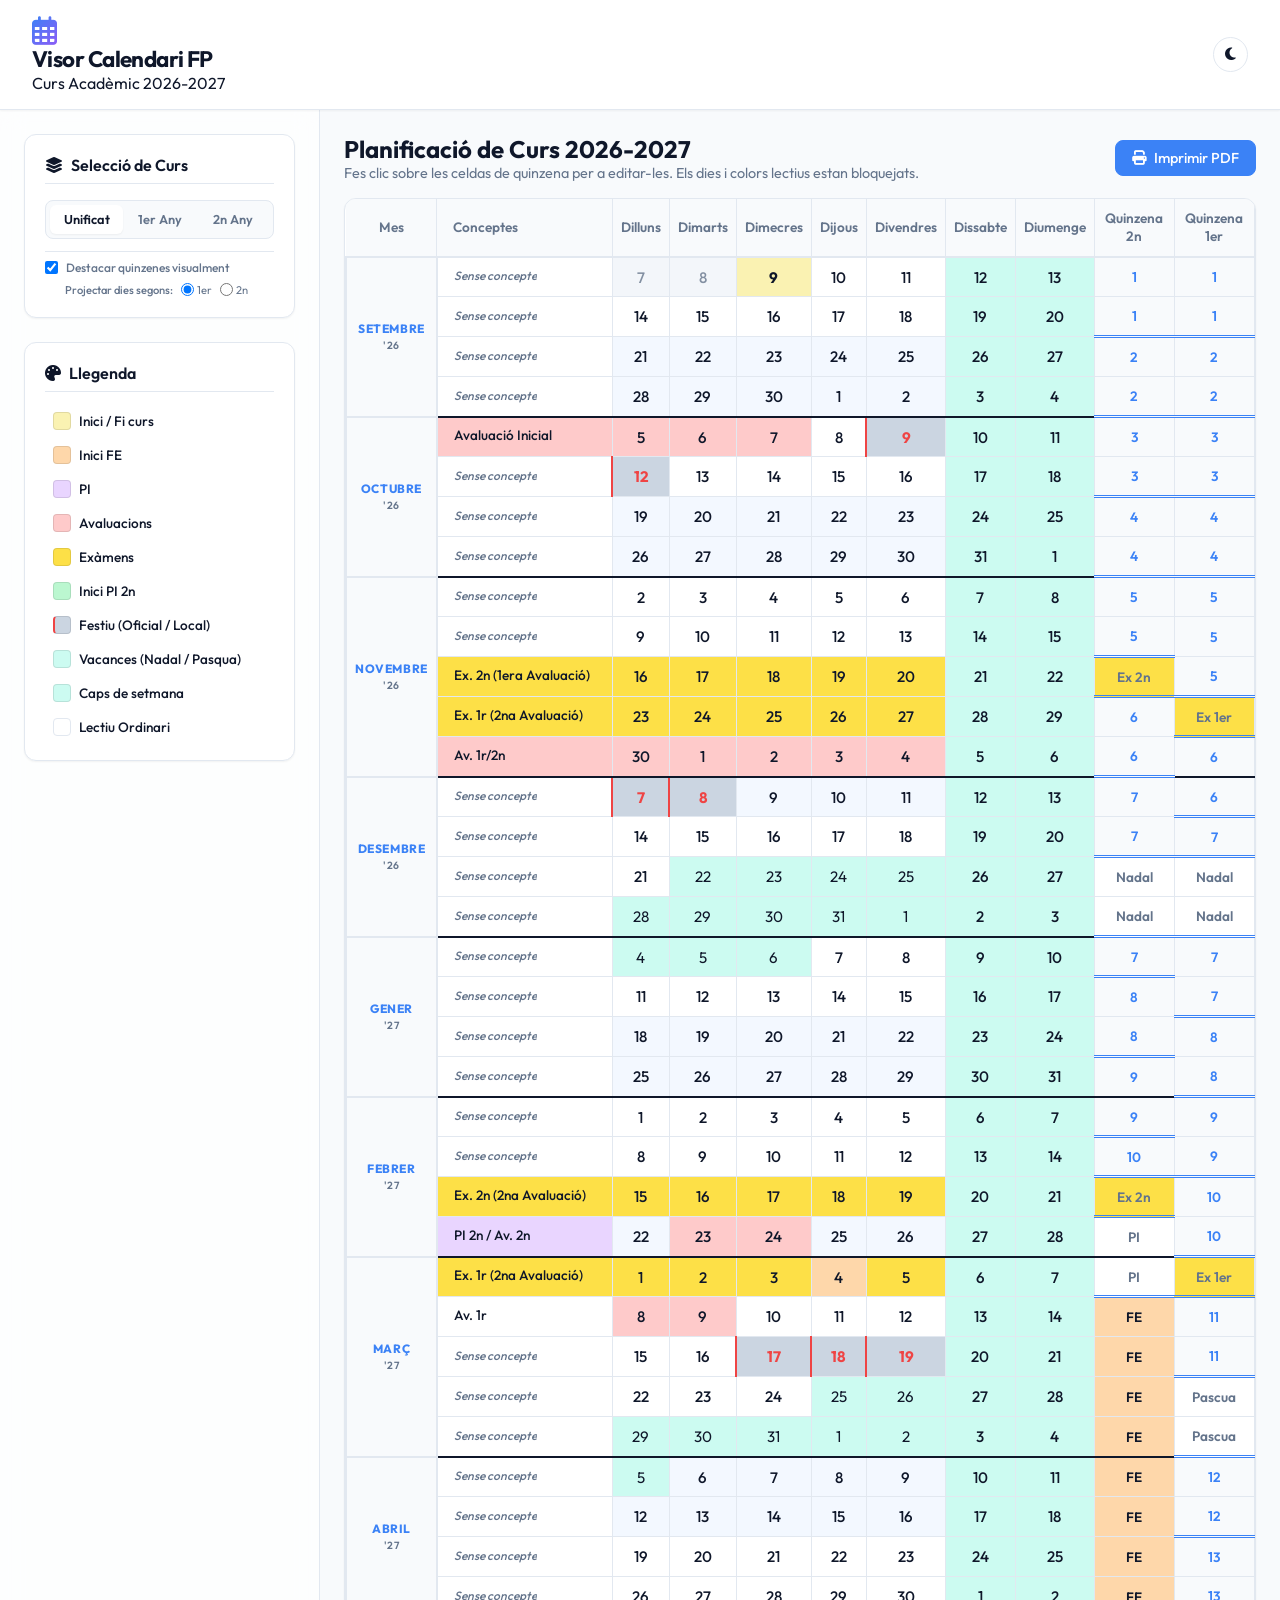
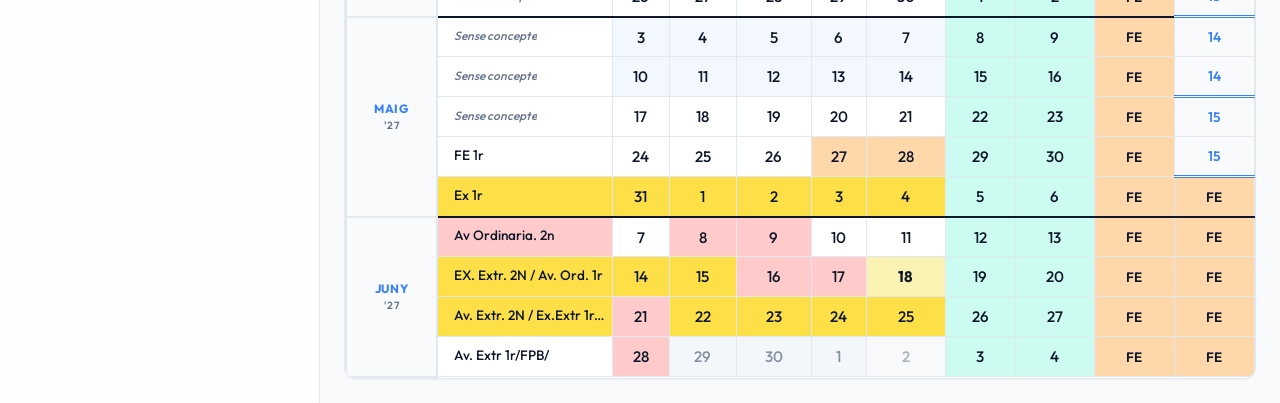
==== public.html @ 23835ad5 "Versión1" ====
<!DOCTYPE html>
<html lang="ca">
<head>
  <meta charset="UTF-8">
  <meta name="viewport" content="width=device-width, initial-scale=1.0">
  <title>Visor Calendari FP 2026-2027</title>
  <!-- Google Fonts: Outfit -->
  <link rel="preconnect" href="https://fonts.googleapis.com">
  <link rel="preconnect" href="https://fonts.gstatic.com" crossorigin>
  <link href="https://fonts.googleapis.com/css2?family=Outfit:wght@300;400;500;600;700;800&display=swap" rel="stylesheet">
  <!-- Font Awesome Icons -->
  <link rel="stylesheet" href="https://cdnjs.cloudflare.com/ajax/libs/font-awesome/6.4.0/css/all.min.css">
  <!-- Estilos compartidos -->
  <link rel="stylesheet" href="styles.css">
</head>
<body>

  <div class="app-wrapper">
    <!-- Cabecera -->
    <header class="app-header">
      <div class="logo-area">
        <i class="fa-regular fa-calendar-days logo-icon"></i>
        <div class="logo-text">
          <h1>Visor Calendari FP</h1>
          <span>Curs Acadèmic 2026-2027</span>
        </div>
      </div>
      <div class="header-controls">
        <button class="btn btn-icon" id="theme-toggle" title="Canviar Tema">
          <i class="fa-solid fa-moon"></i>
        </button>
      </div>
    </header>

    <div class="app-container">
      <!-- Barra Lateral -->
      <aside class="sidebar">
        
        <!-- Selección de Curs -->
        <div class="card">
          <h3><i class="fa-solid fa-layer-group"></i> Selecció de Curs</h3>
          <div class="view-toggle-container">
            <button class="view-btn active" data-view="unified">Unificat</button>
            <button class="view-btn" data-view="1er">1er Any</button>
            <button class="view-btn" data-view="2n">2n Any</button>
          </div>
          <div style="margin-top: 0.75rem; border-top: 1px solid var(--border-color); padding-top: 0.5rem;">
            <div style="display: flex; align-items: center; gap: 0.5rem;">
              <input type="checkbox" id="toggle-fortnight-shading" checked style="width: auto; cursor: pointer;">
              <label for="toggle-fortnight-shading" style="cursor: pointer; font-size: 0.75rem; user-select: none; font-weight: 500; color: var(--text-muted);">
                Destacar quinzenes visualment
              </label>
            </div>
            <div id="shading-base-container" style="margin-top: 0.5rem; display: flex; align-items: center; gap: 0.5rem; padding-left: 1.25rem;">
              <span style="font-size: 0.7rem; color: var(--text-muted); font-weight: 500;">Projectar dies segons:</span>
              <label style="font-size: 0.7rem; display: flex; align-items: center; gap: 0.2rem; cursor: pointer; color: var(--text-muted);">
                <input type="radio" name="shading-base" value="1er" checked style="width: auto; cursor: pointer;"> 1er
              </label>
              <label style="font-size: 0.7rem; display: flex; align-items: center; gap: 0.2rem; cursor: pointer; color: var(--text-muted);">
                <input type="radio" name="shading-base" value="2n" style="width: auto; cursor: pointer;"> 2n
              </label>
            </div>
          </div>
        </div>
        
        
        
        <!-- Leyenda de Colores Interactiva -->
        <div class="card">
          <h3><i class="fa-solid fa-palette"></i> Llegenda</h3>
          <div class="legend-list">
            <div class="legend-item" data-type="inici-fi">
              <div class="legend-color color-inici-fi"></div>
              <span>Inici / Fi curs</span>
            </div>
            <div class="legend-item" data-type="inici-fe">
              <div class="legend-color color-inici-fe"></div>
              <span>Inici FE</span>
            </div>
            <div class="legend-item" data-type="pfc">
              <div class="legend-color color-pfc"></div>
              <span>PI</span>
            </div>
            <div class="legend-item" data-type="avaluacions">
              <div class="legend-color color-avaluacions"></div>
              <span>Avaluacions</span>
            </div>
            <div class="legend-item" data-type="exams">
              <div class="legend-color color-exams"></div>
              <span>Exàmens</span>
            </div>
            <div class="legend-item" data-type="inici-pi">
              <div class="legend-color color-inici-pi"></div>
              <span>Inici PI 2n</span>
            </div>
            <div class="legend-item" data-type="festiu">
              <div class="legend-color color-festiu"></div>
              <span>Festiu (Oficial / Local)</span>
            </div>
            <div class="legend-item" data-type="vacances">
              <div class="legend-color color-vacances"></div>
              <span>Vacances (Nadal / Pasqua)</span>
            </div>
            <div class="legend-item" data-type="weekend">
              <div class="legend-color color-weekend"></div>
              <span>Caps de setmana</span>
            </div>
            <div class="legend-item" data-type="lectiu">
              <div class="legend-color color-lectiu"></div>
              <span>Lectiu Ordinari</span>
            </div>
          </div>
        </div>
        
      </aside>

      <!-- Panel de Calendario Principal -->
      <main class="calendar-view">
        <div class="calendar-header">
          <div class="calendar-title-text">
            <h2 id="calendar-title">Planificació de Curs 2026-2027</h2>
            <p>Fes clic sobre les celdas de quinzena per a editar-les. Els dies i colors lectius estan bloquejats.</p>
          </div>
          <button class="btn btn-primary" id="print-pdf" title="Imprimir en PDF">
            <i class="fa-solid fa-print"></i> Imprimir PDF
          </button>
        </div>

        <!-- Cuadrícula Principal del Calendario -->
        <div class="table-wrapper">
          <table class="calendar-table" id="calendar-grid">
            <thead>
              <tr>
                <th class="col-month">Mes</th>
                <th class="col-concept">Conceptes</th>
                <th>Dilluns</th>
                <th>Dimarts</th>
                <th>Dimecres</th>
                <th>Dijous</th>
                <th>Divendres</th>
                <th>Dissabte</th>
                <th>Diumenge</th>
                <th class="col-quinzena" id="th-q2">Quinzena 2n</th>
                <th class="col-quinzena" id="th-q1">Quinzena 1er</th>
              </tr>
            </thead>
            <tbody id="calendar-body">
              <!-- Se carga dinámicamente -->
            </tbody>
          </table>
        </div>
        
        <!-- Leyenda exclusiva para impresión (oculta en pantalla) -->
        <div class="print-only-legend" style="display: none;">
          <h3>Llegenda</h3>
          <div class="print-legend-grid">
            <div class="print-legend-item"><div class="print-legend-color color-inici-fi"></div><span>Inici / Fi curs</span></div>
            <div class="print-legend-item"><div class="print-legend-color color-inici-fe"></div><span>Inici FE (FCT)</span></div>
            <div class="print-legend-item"><div class="print-legend-color color-pfc"></div><span>PI (Projecte)</span></div>
            <div class="print-legend-item"><div class="print-legend-color color-avaluacions"></div><span>Avaluacions</span></div>
            <div class="print-legend-item"><div class="print-legend-color color-exams"></div><span>Exàmens</span></div>
            <div class="print-legend-item"><div class="print-legend-color color-inici-pi"></div><span>Inici PI 2n</span></div>
            <div class="print-legend-item"><div class="print-legend-color color-festiu"></div><span>Festiu (Oficial / Local)</span></div>
            <div class="print-legend-item"><div class="print-legend-color color-vacances"></div><span>Vacances (Nadal / Pasqua)</span></div>
            <div class="print-legend-item"><div class="print-legend-color color-weekend"></div><span>Caps de setmana</span></div>
            <div class="print-legend-item"><div class="print-legend-color color-lectiu"></div><span>Lectiu Ordinari</span></div>
          </div>
        </div>
      </main>
      
    </div>
  </div>

  <!-- Modal de Edición de Quincenas de la Semana -->
  <div class="modal-overlay" id="edit-week-overlay">
    <div class="modal-content">
      <div class="modal-header">
        <h3 id="week-modal-title">Planificació de Quinzenes</h3>
        <button class="btn-close" id="close-week-modal-btn">&times;</button>
      </div>
      <div class="modal-body">
        <p style="font-size: 0.85rem; color: var(--text-muted); margin-bottom: 1rem;">
          Modifica els valors de les quinzenes per a aquesta setmana.
        </p>

        <!-- Edición de Quincenas -->
        <div style="display: flex; gap: 0.75rem; margin-top: 1rem;">
          <div class="form-group" style="flex: 1;">
            <label for="modal-q1-input">Quinzena 1er Any</label>
            <input type="text" id="modal-q1-input" class="text-input" placeholder="Ex: 1, Ex 1er, FE...">
          </div>
          <div class="form-group" style="flex: 1;">
            <label for="modal-q2-input">Quinzena 2n Any</label>
            <input type="text" id="modal-q2-input" class="text-input" placeholder="Ex: 1, Ex 2n, FE...">
          </div>
        </div>
      </div>
      <div class="modal-footer">
        <button class="btn" id="cancel-week-btn">Cancelar</button>
        <button class="btn btn-primary" id="save-week-btn">Guardar Canvis</button>
      </div>
    </div>
  </div>

  <!-- Scripts -->
  <script src="custom-data.js"></script>
  <script src="data.js"></script>
  <script src="public-app.js"></script>
</body>
</html>
---- styles.css ----
/* Estilos CSS para el Gestor del Calendario de Ciclos Formativos 2026-2027 */
/* Incorpora diseño premium, soporte para temas (claro/oscuro), */
/* micro-animaciones, leyendas interactivas y optimización para impresión PDF. */

@import url('https://fonts.googleapis.com/css2?family=Outfit:wght@300;400;500;600;700&display=swap');

:root {
  /* Paleta de colores - Modo Claro */
  --bg-primary: #f8fafc;
  --bg-secondary: #ffffff;
  --bg-sidebar: rgba(255, 255, 255, 0.7);
  --border-color: #e2e8f0;
  --text-main: #0f172a;
  --text-muted: #64748b;
  --text-inverse: #ffffff;
  --accent-color: #3b82f6;
  --accent-hover: #1d4ed8;
  --shadow-sm: 0 1px 2px 0 rgba(0, 0, 0, 0.05);
  --shadow-md: 0 4px 6px -1px rgba(0, 0, 0, 0.1), 0 2px 4px -1px rgba(0, 0, 0, 0.06);
  --shadow-lg: 0 10px 15px -3px rgba(0, 0, 0, 0.1), 0 4px 6px -2px rgba(0, 0, 0, 0.05);
  --glass-bg: rgba(255, 255, 255, 0.6);
  --glass-border: rgba(255, 255, 255, 0.4);
  --glass-blur: blur(12px);

  /* Colores de los estados del calendario (Versión Pastel Premium) */
  --c-inici-fi: #faf2b2;      /* Amarillo brillante (Inicio/Fin curso) */
  --c-inici-fe: #fed7aa;      /* Naranja suave (Inici FE Març 2n / Maig 1r) */
  --c-pfc: #e9d5ff;           /* Violeta pastel (PFC) */
  --c-avaluacions: #fecaca;   /* Rojo suave (Avaluacions) */
  --c-exams: #fde047;         /* Amarillo/Naranja ámbar (Exàmens) */
  --c-inici-pi: #bbf7d0;      /* Verde suave (Inici PI 2n) */
  
  --c-festiu: #cbd5e1;        /* Gris medio (Festivo oficial/local) */
  --c-vacances: #ccfbf1;      /* Turquesa/Té suave (Vacaciones) */
  --c-weekend: #ccfbf1;       /* Turquesa/Té suave (Fin de semana) */
  --c-lectiu: #ffffff;        /* Blanco (Día lectivo ordinario) */
  --c-pre-post: #f1f5f9;      /* Gris muy claro (Fuera de curso) */
  
  --c-text-festiu: #ef4444;   /* Texto rojo para festivos */
}

[data-theme="dark"] {
  /* Paleta de colores - Modo Oscuro */
  --bg-primary: #0b0f19;
  --bg-secondary: #1e293b;
  --bg-sidebar: rgba(15, 23, 42, 0.7);
  --border-color: #334155;
  --text-main: #f8fafc;
  --text-muted: #94a3b8;
  --text-inverse: #0f172a;
  --accent-color: #60a5fa;
  --accent-hover: #93c5fd;
  --glass-bg: rgba(15, 23, 42, 0.6);
  --glass-border: rgba(15, 23, 42, 0.4);

  /* Colores de los estados en Modo Oscuro (Mapeo de contraste alto) */
  --c-inici-fi: #854d0e;      /* Amarillo-marrón oscuro */
  --c-inici-fe: #7c2d12;      /* Naranja rojizo oscuro */
  --c-pfc: #581c87;           /* Púrpura oscuro */
  --c-avaluacions: #7f1d1d;   /* Rojo sangre oscuro */
  --c-exams: #713f12;         /* Ámbar oscuro */
  --c-inici-pi: #14532d;      /* Verde bosque oscuro */
  
  --c-festiu: #334155;        /* Gris pizarra */
  --c-vacances: #115e59;      /* Verde azulado oscuro */
  --c-weekend: #064e3b;       /* Verde esmeralda muy oscuro */
  --c-lectiu: #1e293b;        /* Color fondo normal */
  --c-pre-post: #0f172a;      /* Negro-azul oscuro */
  
  --c-text-festiu: #fca5a5;   /* Texto rojo pastel */
}

/* Reset y Base */
* {
  box-sizing: border-box;
  margin: 0;
  padding: 0;
}

body {
  font-family: 'Outfit', sans-serif;
  background-color: var(--bg-primary);
  color: var(--text-main);
  transition: background-color 0.3s ease, color 0.3s ease;
  min-height: 100vh;
  display: flex;
  flex-direction: column;
}

header {
  background: var(--bg-secondary);
  border-bottom: 1px solid var(--border-color);
  padding: 1rem 2rem;
  display: flex;
  justify-content: space-between;
  align-items: center;
  box-shadow: var(--shadow-sm);
  position: sticky;
  top: 0;
  z-index: 100;
}

.logo-container {
  display: flex;
  align-items: center;
  gap: 0.75rem;
}

.logo-icon {
  font-size: 1.8rem;
  background: linear-gradient(135deg, #3b82f6, #8b5cf6);
  -webkit-background-clip: text;
  -webkit-text-fill-color: transparent;
}

header h1 {
  font-size: 1.4rem;
  font-weight: 700;
  letter-spacing: -0.025em;
}

.header-controls {
  display: flex;
  align-items: center;
  gap: 1rem;
}

/* Botones y UI */
.btn {
  font-family: inherit;
  font-size: 0.9rem;
  font-weight: 500;
  padding: 0.5rem 1rem;
  border-radius: 0.5rem;
  border: 1px solid var(--border-color);
  background-color: var(--bg-secondary);
  color: var(--text-main);
  cursor: pointer;
  display: inline-flex;
  align-items: center;
  gap: 0.5rem;
  transition: all 0.2s ease;
}

.btn:hover {
  background-color: var(--bg-primary);
  border-color: var(--text-muted);
}

.btn-primary {
  background-color: var(--accent-color);
  color: var(--text-inverse);
  border-color: var(--accent-color);
}

.btn-primary:hover {
  background-color: var(--accent-hover);
  border-color: var(--accent-hover);
}

.btn-success {
  background-color: #10b981;
  color: #ffffff !important;
  border-color: #10b981;
}

.btn-success:hover {
  background-color: #059669;
  border-color: #059669;
}

.btn-icon {
  width: 2.2rem;
  height: 2.2rem;
  padding: 0;
  justify-content: center;
  border-radius: 50%;
}

/* Contenedor Principal */
.app-container {
  display: flex;
  flex: 1;
  position: relative;
  overflow: hidden;
}

/* Panel Lateral (Sidebar) */
aside.sidebar {
  width: 320px;
  background-color: var(--bg-sidebar);
  backdrop-filter: var(--glass-blur);
  border-right: 1px solid var(--border-color);
  padding: 1.5rem;
  display: flex;
  flex-direction: column;
  gap: 1.5rem;
  overflow-y: auto;
  z-index: 10;
  transition: all 0.3s ease;
}

.card {
  background-color: var(--bg-secondary);
  border: 1px solid var(--border-color);
  border-radius: 0.75rem;
  padding: 1.25rem;
  box-shadow: var(--shadow-sm);
}

.card h3 {
  font-size: 1rem;
  font-weight: 600;
  margin-bottom: 1rem;
  display: flex;
  align-items: center;
  gap: 0.5rem;
  color: var(--text-main);
  border-bottom: 1px solid var(--border-color);
  padding-bottom: 0.5rem;
}

/* Contadores / Estadísticas */
.stats-grid {
  display: grid;
  grid-template-columns: 1fr;
  gap: 1rem;
}

.stat-box {
  text-align: center;
  padding: 1rem;
  background-color: var(--bg-primary);
  border-radius: 0.5rem;
  border: 1px dashed var(--border-color);
}

.stat-number {
  font-size: 2.5rem;
  font-weight: 700;
  color: var(--accent-color);
  line-height: 1;
  margin-bottom: 0.25rem;
}

.stat-label {
  font-size: 0.8rem;
  font-weight: 500;
  color: var(--text-muted);
}

.stat-warning {
  color: #ef4444 !important;
}

.stat-success {
  color: #10b981 !important;
}

.target-badge {
  display: inline-block;
  font-size: 0.75rem;
  font-weight: 600;
  padding: 0.15rem 0.4rem;
  border-radius: 9999px;
  background-color: var(--border-color);
  margin-top: 0.25rem;
}

/* Grupo de Filtros y Configuración */
.form-group {
  display: flex;
  flex-direction: column;
  gap: 0.5rem;
  margin-bottom: 1rem;
}

.form-group label {
  font-size: 0.85rem;
  font-weight: 500;
  color: var(--text-muted);
}

.select-input, .text-input {
  font-family: inherit;
  font-size: 0.9rem;
  padding: 0.5rem;
  border-radius: 0.375rem;
  border: 1px solid var(--border-color);
  background-color: var(--bg-secondary);
  color: var(--text-main);
  width: 100%;
}

.select-input:focus, .text-input:focus {
  outline: none;
  border-color: var(--accent-color);
}

/* Vista Toggle */
.view-toggle-container {
  display: flex;
  background-color: var(--bg-primary);
  padding: 0.25rem;
  border-radius: 0.5rem;
  border: 1px solid var(--border-color);
}

.view-btn {
  flex: 1;
  font-family: inherit;
  font-size: 0.8rem;
  font-weight: 600;
  background: none;
  border: none;
  padding: 0.4rem;
  border-radius: 0.375rem;
  color: var(--text-muted);
  cursor: pointer;
  transition: all 0.2s ease;
}

.view-btn.active {
  background-color: var(--bg-secondary);
  color: var(--text-main);
  box-shadow: var(--shadow-sm);
}

/* Lista de Festivos */
.holiday-list {
  display: flex;
  flex-direction: column;
  gap: 0.5rem;
  max-height: 180px;
  overflow-y: auto;
  padding-right: 0.25rem;
}

.holiday-item {
  display: flex;
  justify-content: space-between;
  align-items: center;
  font-size: 0.8rem;
  background-color: var(--bg-primary);
  padding: 0.4rem 0.6rem;
  border-radius: 0.375rem;
  border-left: 3px solid var(--c-festiu);
}

.holiday-item span.date {
  font-weight: 600;
  color: var(--text-main);
}

.holiday-item span.name {
  color: var(--text-muted);
  text-overflow: ellipsis;
  overflow: hidden;
  white-space: nowrap;
  max-width: 130px;
}

.delete-holiday-btn {
  background: none;
  border: none;
  color: #ef4444;
  cursor: pointer;
  padding: 0.1rem;
}

.delete-holiday-btn:hover {
  color: #b91c1c;
}

/* Leyenda Interactiva */
.legend-list {
  display: flex;
  flex-direction: column;
  gap: 0.5rem;
}

.legend-item {
  display: flex;
  align-items: center;
  gap: 0.55rem;
  font-size: 0.85rem;
  font-weight: 500;
  cursor: pointer;
  padding: 0.25rem 0.5rem;
  border-radius: 0.25rem;
  transition: background-color 0.15s ease;
}

.legend-item:hover {
  background-color: var(--bg-primary);
}

.legend-color {
  width: 1.1rem;
  height: 1.1rem;
  border-radius: 0.25rem;
  border: 1px solid rgba(0, 0, 0, 0.1);
  flex-shrink: 0;
}

.color-inici-fi { background-color: var(--c-inici-fi); }
.color-inici-fe { background-color: var(--c-inici-fe); }
.color-pfc { background-color: var(--c-pfc); }
.color-avaluacions { background-color: var(--c-avaluacions); }
.color-exams { background-color: var(--c-exams); }
.color-inici-pi { background-color: var(--c-inici-pi); }
.color-festiu { background-color: var(--c-festiu); border-left: 2px solid var(--c-text-festiu); }
.color-vacances { background-color: var(--c-vacances); }
.color-weekend { background-color: var(--c-weekend); }
.color-lectiu { background-color: var(--c-lectiu); border: 1px solid var(--border-color); }

/* Calendario Principal (Contenedor Central) */
main.calendar-view {
  flex: 1;
  padding: 1.5rem;
  overflow-y: auto;
  display: flex;
  flex-direction: column;
}

.calendar-header {
  display: flex;
  justify-content: space-between;
  align-items: center;
  margin-bottom: 1rem;
}

.calendar-title-text h2 {
  font-size: 1.5rem;
  font-weight: 700;
}

.calendar-title-text p {
  font-size: 0.9rem;
  color: var(--text-muted);
}

/* Contenedor del Grid de Tabla */
.table-wrapper {
  flex: 1;
  background-color: var(--bg-secondary);
  border: 1px solid var(--border-color);
  border-radius: 0.75rem;
  overflow: auto;
  box-shadow: var(--shadow-sm);
}

table.calendar-table {
  width: 100%;
  border-collapse: collapse;
  font-size: 0.85rem;
  text-align: center;
}

/* Cabeceras de Tabla */
table.calendar-table th {
  background-color: var(--bg-primary);
  color: var(--text-muted);
  font-weight: 600;
  padding: 0.65rem 0.5rem;
  border-bottom: 2px solid var(--border-color);
  border-right: 1px solid var(--border-color);
  position: sticky;
  top: 0;
  z-index: 5;
}

table.calendar-table th.col-concept {
  text-align: left;
  padding-left: 1rem;
  min-width: 160px;
}

table.calendar-table th.col-quinzena {
  width: 90px;
}

/* Celdas de la Tabla */
table.calendar-table td {
  padding: 0.5rem;
  border-bottom: 1px solid var(--border-color);
  border-right: 1px solid var(--border-color);
  height: 2.5rem;
  transition: background-color 0.15s ease;
}

/* Columna de Mes */
table.calendar-table th.col-month {
  width: 90px;
  min-width: 90px;
  text-align: center;
}

table.calendar-table td.cell-month {
  font-weight: 700;
  color: var(--accent-color);
  background-color: var(--bg-primary) !important;
  text-transform: uppercase;
  font-size: 0.75rem;
  letter-spacing: 0.05em;
  vertical-align: middle;
  text-align: center;
  border-left: 2px solid var(--border-color) !important;
  border-right: 2px solid var(--border-color) !important;
  border-top: 2px solid var(--border-color) !important;
  border-bottom: 2px solid var(--border-color) !important;
}

/* Fila de inicio de mes - borde superior en todas las celdas */
table.calendar-table tr.month-start-row td:not(.cell-month) {
  border-top: 2px solid var(--text-main) !important;
}
[data-theme="dark"] table.calendar-table tr.month-start-row td:not(.cell-month) {
  border-top: 2px solid var(--border-color) !important;
}


/* Columna Conceptos */
td.cell-concept {
  text-align: left;
  font-weight: 500;
  padding-left: 1rem !important;
  cursor: pointer;
}

td.cell-concept:hover {
  background-color: var(--bg-primary);
}

.concept-text {
  display: inline-block;
  max-width: 150px;
  overflow: hidden;
  text-overflow: ellipsis;
  white-space: nowrap;
}

.edit-indicator {
  opacity: 0;
  float: right;
  color: var(--accent-color);
  font-size: 0.75rem;
  transition: opacity 0.2s;
  margin-top: 2px;
}

td.cell-concept:hover .edit-indicator {
  opacity: 1;
}

/* Celdas de Fechas */
.date-cell {
  position: relative;
  cursor: pointer;
  user-select: none;
  font-weight: 500;
}

.date-cell:hover {
  filter: brightness(0.95);
}

[data-theme="dark"] .date-cell:hover {
  filter: brightness(1.15);
}

.date-number {
  font-size: 0.95rem;
}

.day-name-tooltip {
  visibility: hidden;
  width: 120px;
  background-color: #334155;
  color: #fff;
  text-align: center;
  border-radius: 4px;
  padding: 5px;
  position: absolute;
  z-index: 10;
  bottom: 125%;
  left: 50%;
  margin-left: -60px;
  opacity: 0;
  transition: opacity 0.3s;
  font-size: 0.75rem;
}

.date-cell:hover .day-name-tooltip {
  visibility: visible;
  opacity: 1;
}

/* Tipos de Celda de Fecha (Colores) */
.cell-lectiu { background-color: var(--c-lectiu); }
.cell-weekend { background-color: var(--c-weekend); }
.cell-pre-post { background-color: var(--c-pre-post); color: var(--text-muted); opacity: 0.55; cursor: not-allowed; }
.cell-no-lectiu { background-color: var(--c-pre-post); color: var(--text-muted); opacity: 0.8; cursor: pointer; transition: opacity 0.2s, background-color 0.2s; }
.cell-no-lectiu:hover { background-color: var(--border-color); opacity: 1; }
.cell-vacances { background-color: var(--c-vacances); font-weight: 400; }

.cell-festiu { 
  background-color: var(--c-festiu); 
  color: var(--c-text-festiu); 
  font-weight: 700;
  border-left: 2px solid var(--c-text-festiu) !important;
}

.cell-inici-fi { background-color: var(--c-inici-fi); font-weight: 700; }
.cell-inici-fe { background-color: var(--c-inici-fe); }
.cell-pfc { background-color: var(--c-pfc); }
.cell-avaluacions { background-color: var(--c-avaluacions); }
.cell-exams { background-color: var(--c-exams); }
.cell-inici-pi { background-color: var(--c-inici-pi); }

.cell-quinzena {
  font-weight: 600;
  color: var(--text-muted);
  border-left: 1px solid var(--border-color);
  cursor: pointer;
  transition: all 0.2s ease;
}

.cell-quinzena:hover {
  background-color: var(--bg-primary);
  filter: brightness(0.95);
}

.cell-quinzena-active {
  color: var(--accent-color);
  background-color: var(--bg-primary);
}

.cell-quinzena-special {
  background-color: var(--c-inici-fe);
  color: var(--text-main);
}

/* Sombreado dinámico de Quinzenes */
tr.fortnight-even-row td.cell-lectiu {
  background-color: rgba(59, 130, 246, 0.06) !important; /* Tono azul extremadamente suave */
}
[data-theme="dark"] tr.fortnight-even-row td.cell-lectiu {
  background-color: rgba(96, 165, 250, 0.05) !important; /* Tono azul suave oscuro */
}

/* Doble línea de separación de quincenas en columnas individuales */
table.calendar-table td.fortnight-divider-q1 {
  border-bottom: 3.5px double var(--accent-color) !important;
}
table.calendar-table td.fortnight-divider-q2 {
  border-bottom: 3.5px double var(--accent-color) !important;
}

/* Destacar clases en hover dinámico de la leyenda */
.highlight-type {
  outline: 2px solid var(--accent-color);
  outline-offset: -2px;
  animation: pulse-border 1.5s infinite;
}

@keyframes pulse-border {
  0% { outline-color: var(--accent-color); }
  50% { outline-color: transparent; }
  100% { outline-color: var(--accent-color); }
}

/* Modal de Edición de Celda/Semana */
.modal-overlay {
  position: fixed;
  top: 0;
  left: 0;
  right: 0;
  bottom: 0;
  background-color: rgba(0, 0, 0, 0.4);
  backdrop-filter: blur(4px);
  display: flex;
  justify-content: center;
  align-items: center;
  z-index: 200;
  opacity: 0;
  pointer-events: none;
  transition: opacity 0.2s ease;
}

.modal-overlay.active {
  opacity: 1;
  pointer-events: auto;
}

.modal-content {
  background-color: var(--bg-secondary);
  border: 1px solid var(--border-color);
  border-radius: 0.75rem;
  padding: 1.5rem;
  width: 420px;
  max-width: 90%;
  box-shadow: var(--shadow-lg);
  transform: translateY(-20px);
  transition: transform 0.2s ease;
}

.modal-overlay.active .modal-content {
  transform: translateY(0);
}

.modal-header {
  display: flex;
  justify-content: space-between;
  align-items: center;
  margin-bottom: 1.25rem;
}

.modal-header h3 {
  font-size: 1.15rem;
  font-weight: 700;
}

.close-modal-btn {
  background: none;
  border: none;
  font-size: 1.2rem;
  color: var(--text-muted);
  cursor: pointer;
}

.close-modal-btn:hover {
  color: var(--text-main);
}

.modal-body .form-group {
  margin-bottom: 1rem;
}

.modal-footer {
  display: flex;
  justify-content: flex-end;
  gap: 0.75rem;
  margin-top: 1.5rem;
}

/* Opciones de tipo de día coloridas */
.color-choice-group {
  display: grid;
  grid-template-columns: repeat(2, 1fr);
  gap: 0.5rem;
  margin-top: 0.5rem;
}

.color-choice-btn {
  display: flex;
  align-items: center;
  gap: 0.5rem;
  font-family: inherit;
  font-size: 0.75rem;
  font-weight: 500;
  padding: 0.4rem 0.6rem;
  border: 1px solid var(--border-color);
  border-radius: 0.375rem;
  background-color: var(--bg-secondary);
  color: var(--text-main);
  cursor: pointer;
  text-align: left;
}

.color-choice-btn:hover {
  background-color: var(--bg-primary);
}

.color-choice-btn.selected {
  border-color: var(--accent-color);
  outline: 1.5px solid var(--accent-color);
}

.color-dot {
  width: 0.75rem;
  height: 0.75rem;
  border-radius: 50%;
  border: 1px solid rgba(0, 0, 0, 0.1);
  flex-shrink: 0;
}

/* Controles flotantes en móviles */
@media (max-width: 768px) {
  .app-container {
    flex-direction: column;
    overflow-y: auto;
  }
  
  aside.sidebar {
    width: 100%;
    border-right: none;
    border-bottom: 1px solid var(--border-color);
    max-height: 400px;
  }
  
  main.calendar-view {
    padding: 1rem;
  }
}

/* Estilos de Impresión - PDF en A4 Horizontal */
@media print {
  html, body, .app-container {
    height: auto !important;
    min-height: auto !important;
    max-height: none !important;
    overflow: visible !important;
    position: static !important;
    background-color: #ffffff !important;
    color: #000000 !important;
    font-size: 7.5pt !important;
  }
  
  header, aside.sidebar, .calendar-header .btn, .edit-indicator, .view-toggle-container, .header-controls {
    display: none !important;
  }
  
  main.calendar-view {
    padding: 0 !important;
    margin: 0 !important;
    width: 100% !important;
    height: auto !important;
    max-height: none !important;
    overflow: visible !important;
    display: block !important;
  }
  
  .calendar-header {
    margin-bottom: 10px !important;
    display: block !important;
    text-align: center;
  }
  
  .calendar-title-text h2 {
    font-size: 14pt !important;
    margin-bottom: 4px;
    color: #000000 !important;
  }

  .calendar-title-text p {
    font-size: 9pt !important;
    color: #555555 !important;
  }

  .table-wrapper {
    border: 1px solid #000000 !important;
    border-radius: 0 !important;
    box-shadow: none !important;
    overflow: visible !important;
  }
  
  table.calendar-table {
    width: 100% !important;
    border-collapse: collapse !important;
    font-size: 7.5pt !important;
  }
  
  table.calendar-table th, table.calendar-table td {
    border: 1px solid #555555 !important;
    padding: 3px !important;
    height: 18pt !important;
    print-color-adjust: exact;
    -webkit-print-color-adjust: exact;
  }

  table.calendar-table th {
    background-color: #f1f5f9 !important;
    color: #000000 !important;
  }

  table.calendar-table tr.month-start-row td:not(.cell-month) {
    border-top: 2px solid #000000 !important;
  }
  
  table.calendar-table td.cell-month {
    border: 2px solid #000000 !important;
    background-color: #f1f5f9 !important;
    color: #000000 !important;
    font-weight: bold !important;
  }
  
  /* Mantener colores en la impresión */
  .cell-lectiu { background-color: #ffffff !important; }
  .cell-weekend { background-color: #f0fdf4 !important; }
  .cell-pre-post { background-color: #f8fafc !important; color: #94a3b8 !important; opacity: 0.5; }
  .cell-no-lectiu { background-color: #f8fafc !important; color: #94a3b8 !important; opacity: 0.8; }
  .cell-vacances { background-color: #ccfbf1 !important; }
  .cell-festiu { background-color: #cbd5e1 !important; color: #ef4444 !important; font-weight: bold !important; }
  .cell-inici-fi { background-color: #fef08a !important; font-weight: bold !important; }
  .cell-inici-fe { background-color: #fed7aa !important; }
  .cell-pfc { background-color: #e9d5ff !important; }
  .cell-avaluacions { background-color: #fecaca !important; }
  .cell-exams { background-color: #fde047 !important; }
  .cell-inici-pi { background-color: #bbf7d0 !important; }
  
  .cell-quinzena {
    background-color: #ffffff !important;
    color: #555555 !important;
  }
  
  /* Forzar corte de páginas limpio si es necesario */
  tr {
    page-break-inside: avoid !important;
  }

  /* Leyenda exclusiva para impresión */
  .print-only-legend {
    display: block !important;
    margin-top: 25px !important;
    page-break-inside: avoid !important;
  }
  
  .print-only-legend h3 {
    font-size: 11pt !important;
    font-weight: bold !important;
    margin-bottom: 8px !important;
    color: #000000 !important;
    border-bottom: 1px solid #000000 !important;
    padding-bottom: 4px !important;
  }
  
  .print-legend-grid {
    display: grid !important;
    grid-template-columns: repeat(5, 1fr) !important;
    gap: 8px !important;
    margin-top: 8px !important;
  }
  
  .print-legend-item {
    display: flex !important;
    align-items: center !important;
    gap: 6px !important;
    font-size: 7.5pt !important;
    color: #000000 !important;
  }
  
  .print-legend-color {
    width: 10px !important;
    height: 10px !important;
    border-radius: 50% !important;
    flex-shrink: 0 !important;
    border: 1px solid #000000 !important;
    print-color-adjust: exact;
    -webkit-print-color-adjust: exact;
  }

  /* Colores de la leyenda impresa */
  .print-legend-color.color-inici-fi { background-color: #fef08a !important; }
  .print-legend-color.color-inici-fe { background-color: #fed7aa !important; }
  .print-legend-color.color-pfc { background-color: #e9d5ff !important; }
  .print-legend-color.color-avaluacions { background-color: #fecaca !important; }
  .print-legend-color.color-exams { background-color: #fde047 !important; }
  .print-legend-color.color-inici-pi { background-color: #bbf7d0 !important; }
  .print-legend-color.color-festiu { background-color: #cbd5e1 !important; border: 1px solid #ef4444 !important; }
  .print-legend-color.color-vacances { background-color: #ccfbf1 !important; }
  .print-legend-color.color-weekend { background-color: #f0fdf4 !important; }
  .print-legend-color.color-lectiu { background-color: #ffffff !important; border: 1px solid #cccccc !important; }
}
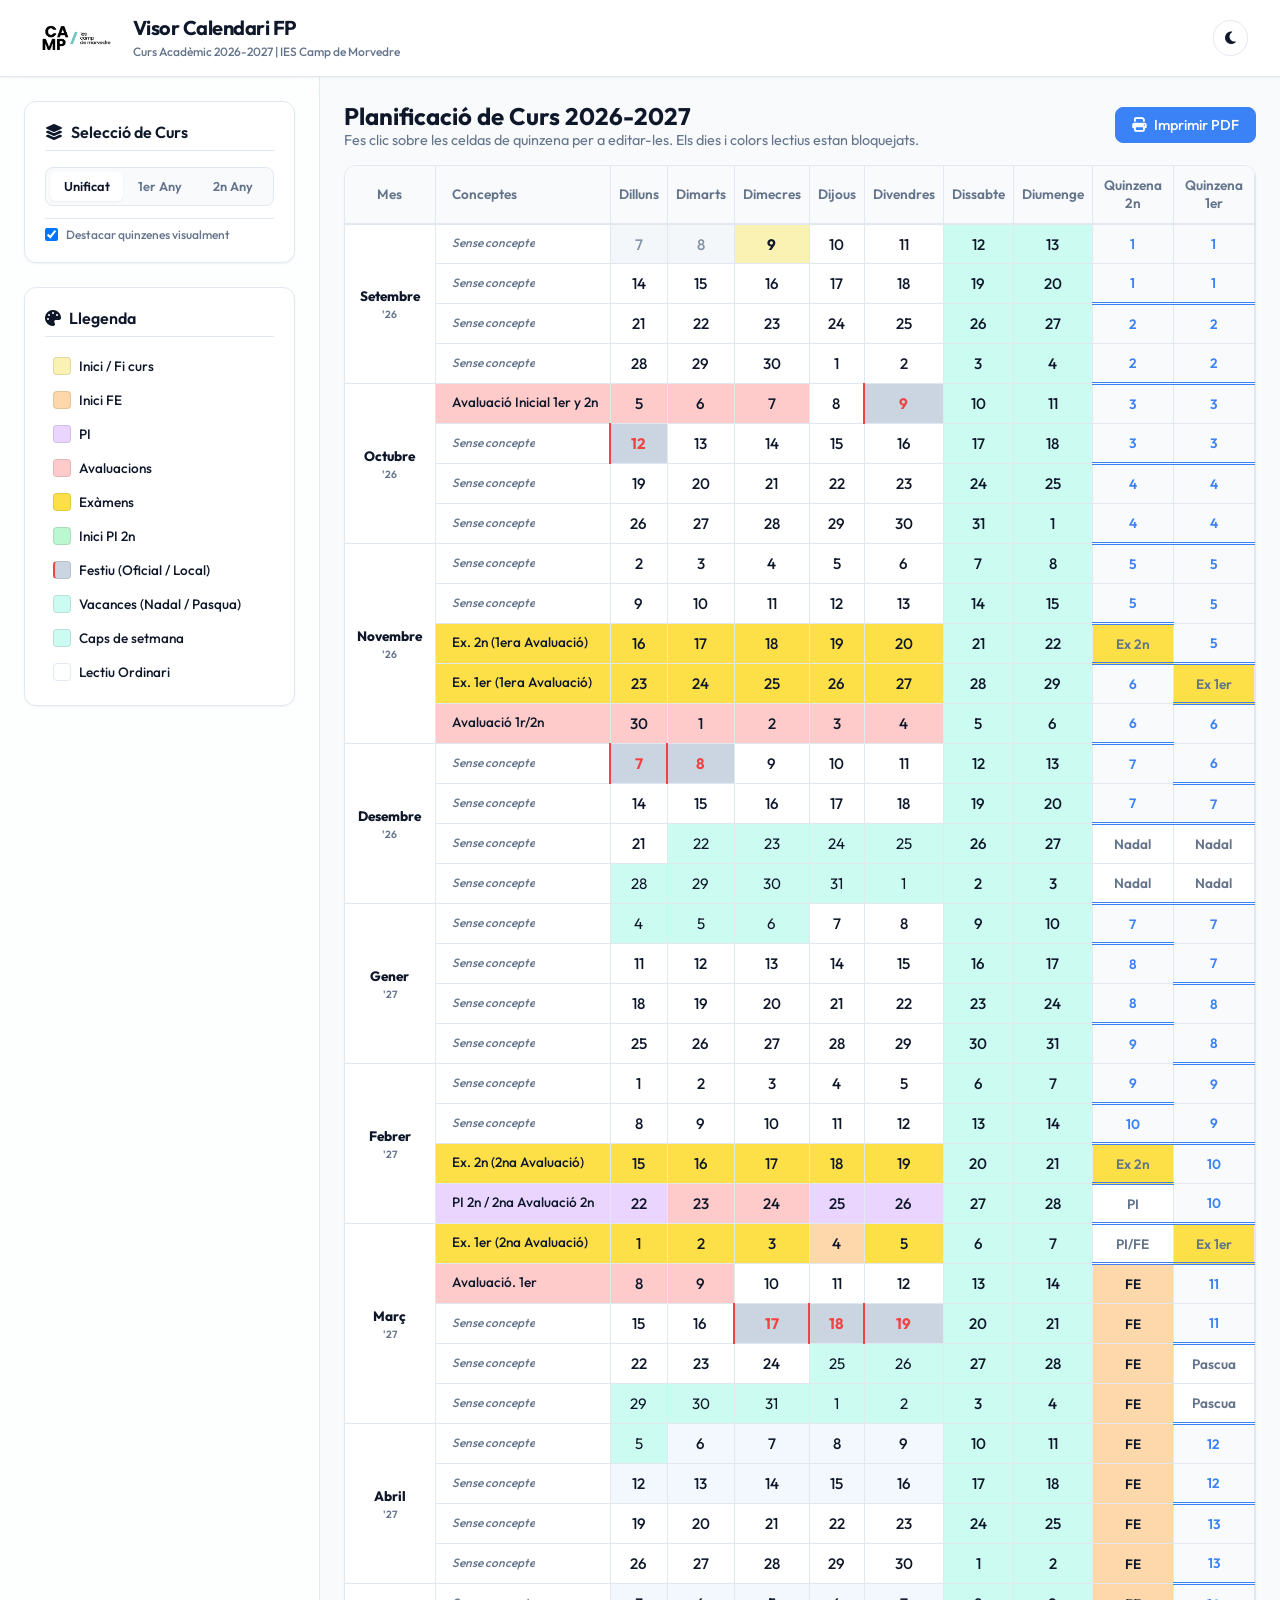
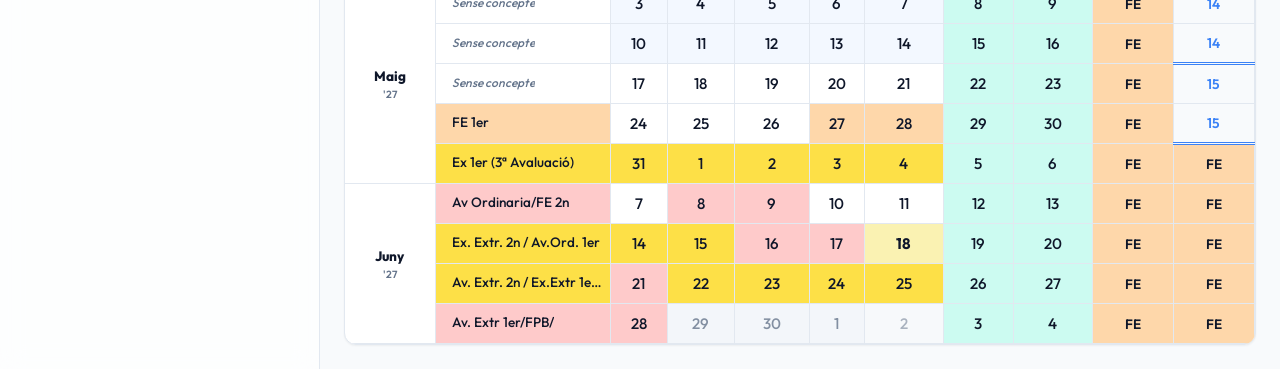
==== commit cd94988b: "version 1.1" ====
--- a/public.html
+++ b/public.html
@@ -18,11 +18,11 @@
   <div class="app-wrapper">
     <!-- Cabecera -->
     <header class="app-header">
-      <div class="logo-area">
-        <i class="fa-regular fa-calendar-days logo-icon"></i>
+      <div class="logo-area" style="display: flex; align-items: center; gap: 0.75rem;">
+        <img src="camp_versión_completa_color.png" alt="logo IES Camp de Morvedre" style="height: 40px; width: auto; object-fit: contain;">
         <div class="logo-text">
-          <h1>Visor Calendari FP</h1>
-          <span>Curs Acadèmic 2026-2027</span>
+          <h1 style="font-size: 1.25rem; font-weight: 700; margin: 0; line-height: 1.2;">Visor Calendari FP</h1>
+          <span style="font-size: 0.75rem; color: var(--text-muted); font-weight: 500; margin-top: 2px;">Curs Acadèmic 2026-2027 | IES Camp de Morvedre</span>
         </div>
       </div>
       <div class="header-controls">
@@ -155,7 +155,7 @@
           <h3>Llegenda</h3>
           <div class="print-legend-grid">
             <div class="print-legend-item"><div class="print-legend-color color-inici-fi"></div><span>Inici / Fi curs</span></div>
-            <div class="print-legend-item"><div class="print-legend-color color-inici-fe"></div><span>Inici FE (FCT)</span></div>
+            <div class="print-legend-item"><div class="print-legend-color color-inici-fe"></div><span>Inici FE</span></div>
             <div class="print-legend-item"><div class="print-legend-color color-pfc"></div><span>PI (Projecte)</span></div>
             <div class="print-legend-item"><div class="print-legend-color color-avaluacions"></div><span>Avaluacions</span></div>
             <div class="print-legend-item"><div class="print-legend-color color-exams"></div><span>Exàmens</span></div>
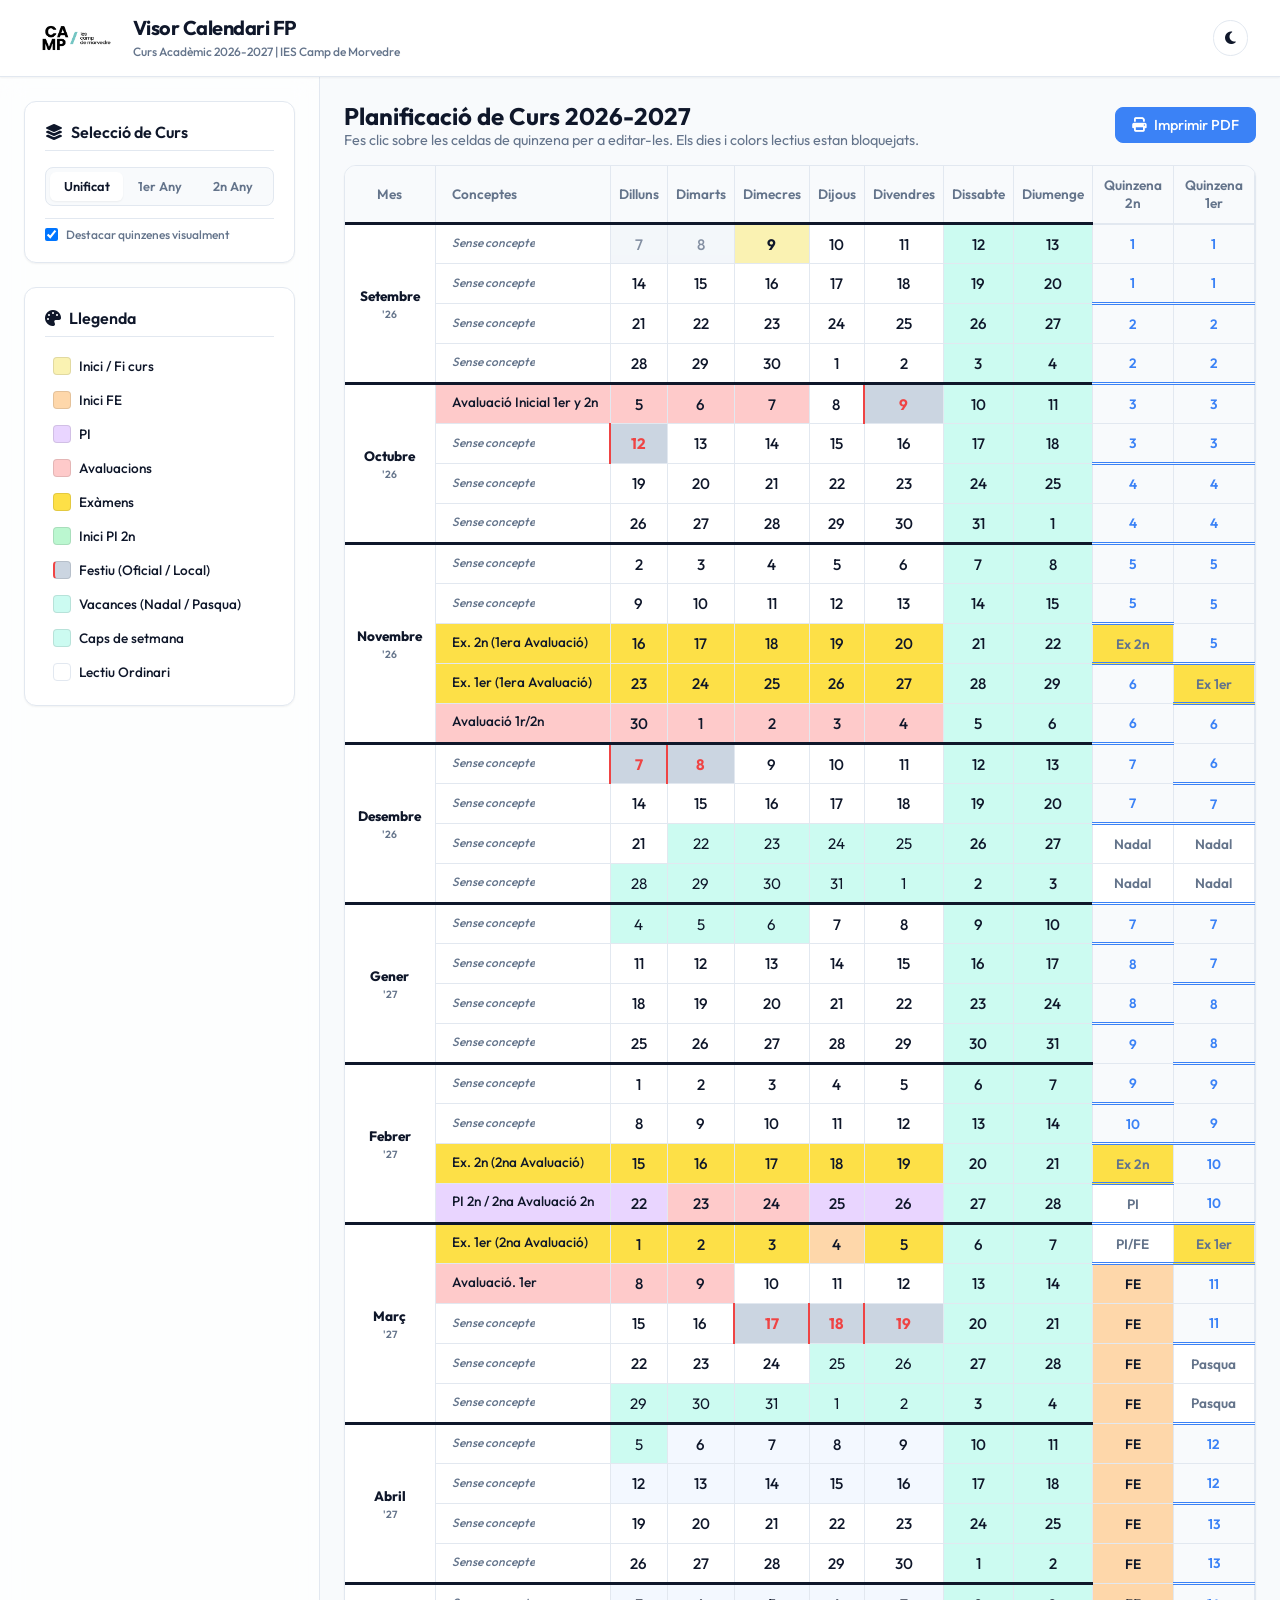
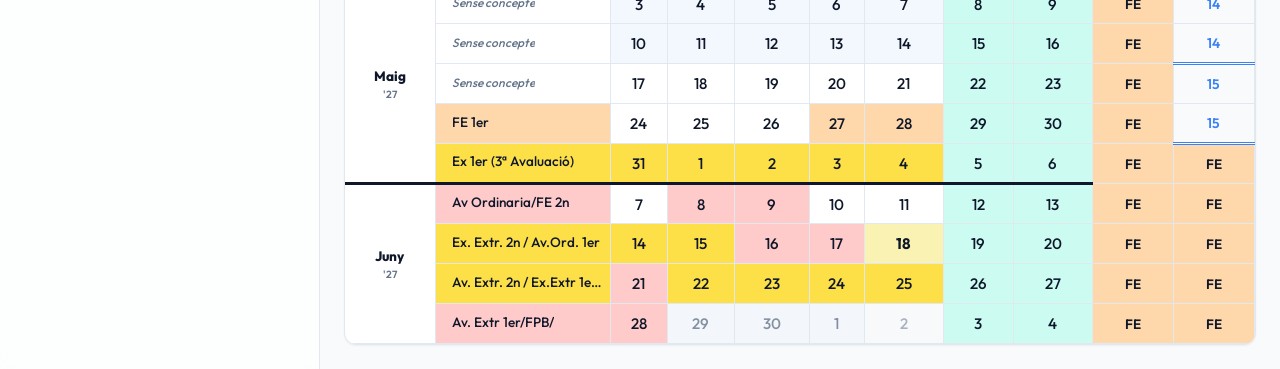
==== commit abc282d7: "versión móviles" ====
--- a/public.html
+++ b/public.html
@@ -126,6 +126,11 @@
           </button>
         </div>
 
+        <!-- Indicador móvil de deslizamiento -->
+        <div class="mobile-scroll-tip">
+          <i class="fa-solid fa-arrows-left-right"></i> Glissa lateralment la taula per a veure tot el calendari.
+        </div>
+
         <!-- Cuadrícula Principal del Calendario -->
         <div class="table-wrapper">
           <table class="calendar-table" id="calendar-grid">
@@ -133,15 +138,15 @@
               <tr>
                 <th class="col-month">Mes</th>
                 <th class="col-concept">Conceptes</th>
-                <th>Dilluns</th>
-                <th>Dimarts</th>
-                <th>Dimecres</th>
-                <th>Dijous</th>
-                <th>Divendres</th>
-                <th>Dissabte</th>
-                <th>Diumenge</th>
-                <th class="col-quinzena" id="th-q2">Quinzena 2n</th>
-                <th class="col-quinzena" id="th-q1">Quinzena 1er</th>
+                <th><span class="full-day">Dilluns</span><span class="short-day">Dl</span></th>
+                <th><span class="full-day">Dimarts</span><span class="short-day">Dm</span></th>
+                <th><span class="full-day">Dimecres</span><span class="short-day">Dc</span></th>
+                <th><span class="full-day">Dijous</span><span class="short-day">Dj</span></th>
+                <th><span class="full-day">Divendres</span><span class="short-day">Dv</span></th>
+                <th><span class="full-day">Dissabte</span><span class="short-day">Ds</span></th>
+                <th><span class="full-day">Diumenge</span><span class="short-day">Dg</span></th>
+                <th class="col-quinzena" id="th-q2"><span class="full-day">Quinzena 2n</span><span class="short-day">Q 2n</span></th>
+                <th class="col-quinzena" id="th-q1"><span class="full-day">Quinzena 1er</span><span class="short-day">Q 1r</span></th>
               </tr>
             </thead>
             <tbody id="calendar-body">
--- a/styles.css
+++ b/styles.css
@@ -511,12 +511,12 @@
   border-bottom: 2px solid var(--border-color) !important;
 }
 
-/* Fila de inicio de mes - borde superior en todas las celdas */
-table.calendar-table tr.month-start-row td:not(.cell-month) {
-  border-top: 2px solid var(--text-main) !important;
-}
-[data-theme="dark"] table.calendar-table tr.month-start-row td:not(.cell-month) {
-  border-top: 2px solid var(--border-color) !important;
+/* Fila de inicio de mes - borde superior en todas las celdas (excepto quincenas y mes) */
+table.calendar-table tr.month-start-row td:not(.cell-month):not(.cell-quinzena) {
+  border-top: 3px solid var(--text-main) !important;
+}
+[data-theme="dark"] table.calendar-table tr.month-start-row td:not(.cell-month):not(.cell-quinzena) {
+  border-top: 3px solid var(--border-color) !important;
 }
 
 
@@ -785,8 +785,42 @@
   flex-shrink: 0;
 }
 
-/* Controles flotantes en móviles */
+/* Clases de adaptabilidad de texto para cabeceras en móvil */
+.short-day {
+  display: none;
+}
+.full-day {
+  display: inline;
+}
+
+/* Indicador de deslizamiento en móvil */
+.mobile-scroll-tip {
+  display: none;
+  background-color: var(--accent-light);
+  color: var(--accent-color);
+  padding: 0.6rem 0.85rem;
+  border-radius: 0.5rem;
+  font-size: 0.75rem;
+  font-weight: 500;
+  margin-bottom: 0.75rem;
+  align-items: center;
+  gap: 0.5rem;
+  border: 1px solid var(--accent-color);
+  box-shadow: var(--shadow-sm);
+}
+
+/* Controles adaptativos en móviles */
 @media (max-width: 768px) {
+  .short-day {
+    display: inline !important;
+  }
+  .full-day {
+    display: none !important;
+  }
+  .mobile-scroll-tip {
+    display: flex !important;
+  }
+
   .app-container {
     flex-direction: column;
     overflow-y: auto;
@@ -796,16 +830,43 @@
     width: 100%;
     border-right: none;
     border-bottom: 1px solid var(--border-color);
-    max-height: 400px;
+    max-height: 380px;
+    flex-shrink: 0;
   }
   
   main.calendar-view {
-    padding: 1rem;
+    padding: 0.75rem !important;
+  }
+
+  /* Compactar tabla y celdas en pantallas pequeñas */
+  table.calendar-table {
+    font-size: 0.72rem !important;
+  }
+  table.calendar-table th, table.calendar-table td {
+    padding: 3px 2px !important;
+  }
+  td.cell-concept {
+    font-size: 0.7rem !important;
+    min-width: 90px !important;
+  }
+
+  .calendar-header {
+    flex-direction: column;
+    align-items: flex-start;
+    gap: 0.5rem;
+  }
+  .calendar-title-text h2 {
+    font-size: 1.1rem;
   }
 }
 
 /* Estilos de Impresión - PDF en A4 Horizontal */
 @media print {
+  @page {
+    size: A4 landscape;
+    margin: 6mm 6mm 4mm 6mm !important;
+  }
+
   html, body, .app-container {
     height: auto !important;
     min-height: auto !important;
@@ -814,7 +875,7 @@
     position: static !important;
     background-color: #ffffff !important;
     color: #000000 !important;
-    font-size: 7.5pt !important;
+    font-size: 6.5pt !important;
   }
   
   header, aside.sidebar, .calendar-header .btn, .edit-indicator, .view-toggle-container, .header-controls {
@@ -832,20 +893,19 @@
   }
   
   .calendar-header {
-    margin-bottom: 10px !important;
+    margin-bottom: 2px !important;
     display: block !important;
     text-align: center;
   }
   
   .calendar-title-text h2 {
-    font-size: 14pt !important;
-    margin-bottom: 4px;
+    font-size: 11pt !important;
+    margin: 0 !important;
     color: #000000 !important;
   }
 
   .calendar-title-text p {
-    font-size: 9pt !important;
-    color: #555555 !important;
+    display: none !important;
   }
 
   .table-wrapper {
@@ -858,13 +918,14 @@
   table.calendar-table {
     width: 100% !important;
     border-collapse: collapse !important;
-    font-size: 7.5pt !important;
+    font-size: 6.5pt !important;
   }
   
   table.calendar-table th, table.calendar-table td {
     border: 1px solid #555555 !important;
-    padding: 3px !important;
-    height: 18pt !important;
+    padding: 1px 2px !important;
+    height: 10.5pt !important;
+    line-height: 1.0 !important;
     print-color-adjust: exact;
     -webkit-print-color-adjust: exact;
   }
@@ -874,8 +935,8 @@
     color: #000000 !important;
   }
 
-  table.calendar-table tr.month-start-row td:not(.cell-month) {
-    border-top: 2px solid #000000 !important;
+  table.calendar-table tr.month-start-row td:not(.cell-month):not(.cell-quinzena) {
+    border-top: 3px solid #000000 !important;
   }
   
   table.calendar-table td.cell-month {
@@ -883,6 +944,11 @@
     background-color: #f1f5f9 !important;
     color: #000000 !important;
     font-weight: bold !important;
+  }
+  
+  /* Ocultar las etiquetas de 'Sense concepte' en la impresión */
+  .no-concept-placeholder {
+    display: none !important;
   }
   
   /* Mantener colores en la impresión */
@@ -912,37 +978,37 @@
   /* Leyenda exclusiva para impresión */
   .print-only-legend {
     display: block !important;
-    margin-top: 25px !important;
+    margin-top: 5px !important;
     page-break-inside: avoid !important;
   }
   
   .print-only-legend h3 {
-    font-size: 11pt !important;
+    font-size: 8pt !important;
     font-weight: bold !important;
-    margin-bottom: 8px !important;
+    margin-bottom: 3px !important;
     color: #000000 !important;
     border-bottom: 1px solid #000000 !important;
-    padding-bottom: 4px !important;
+    padding-bottom: 2px !important;
   }
   
   .print-legend-grid {
     display: grid !important;
-    grid-template-columns: repeat(5, 1fr) !important;
-    gap: 8px !important;
-    margin-top: 8px !important;
+    grid-template-columns: repeat(10, 1fr) !important;
+    gap: 4px !important;
+    margin-top: 4px !important;
   }
   
   .print-legend-item {
     display: flex !important;
     align-items: center !important;
-    gap: 6px !important;
-    font-size: 7.5pt !important;
+    gap: 4px !important;
+    font-size: 6.5pt !important;
     color: #000000 !important;
   }
   
   .print-legend-color {
-    width: 10px !important;
-    height: 10px !important;
+    width: 8px !important;
+    height: 8px !important;
     border-radius: 50% !important;
     flex-shrink: 0 !important;
     border: 1px solid #000000 !important;
@@ -950,7 +1016,7 @@
     -webkit-print-color-adjust: exact;
   }
 
-  /* Colores de la leyenda impresa */
+  /* Colores de la leyenda de impresión */
   .print-legend-color.color-inici-fi { background-color: #fef08a !important; }
   .print-legend-color.color-inici-fe { background-color: #fed7aa !important; }
   .print-legend-color.color-pfc { background-color: #e9d5ff !important; }
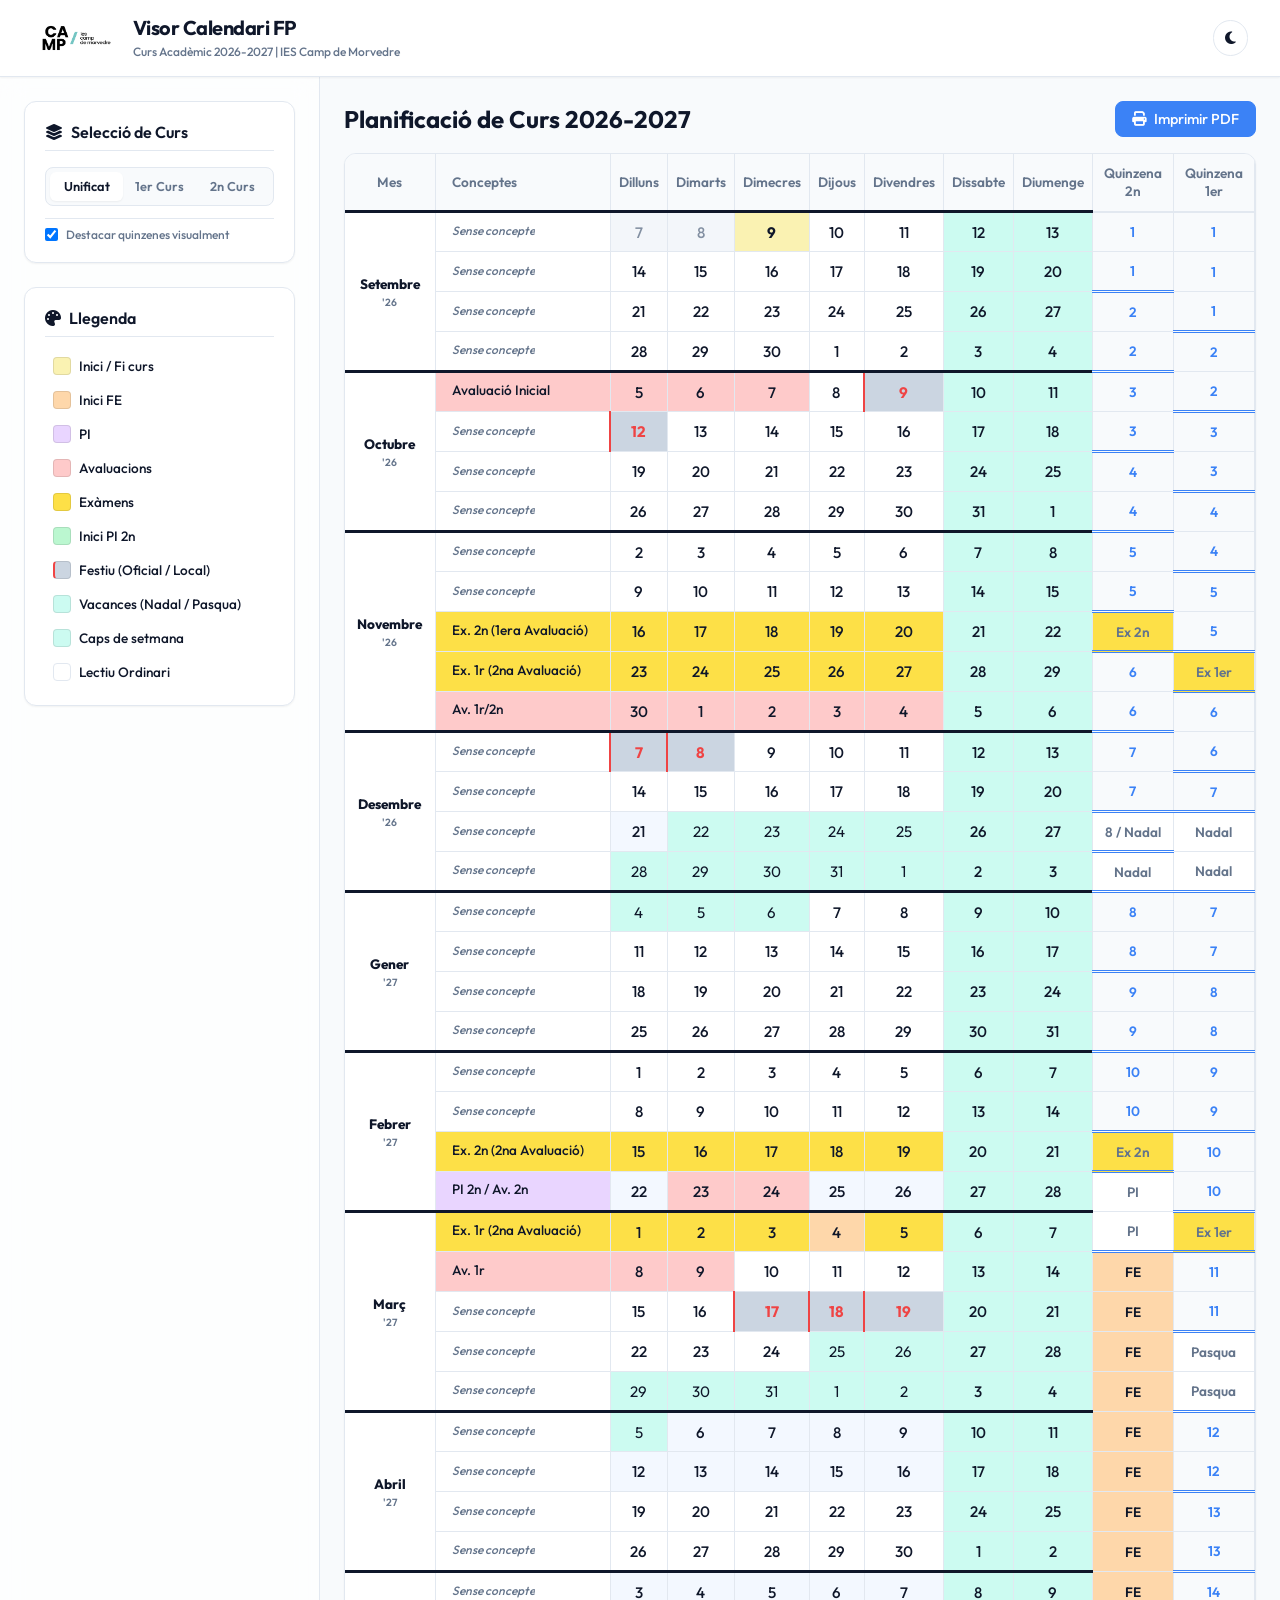
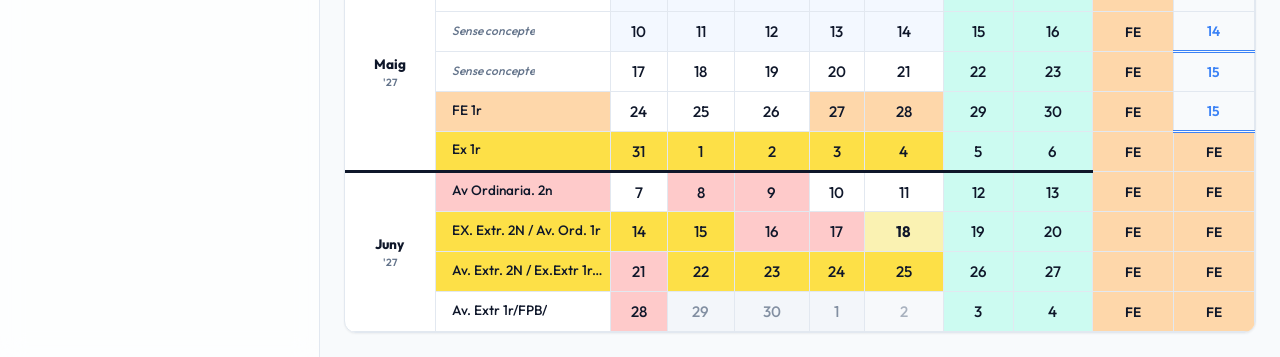
==== commit 95e11179: "cambios de organización" ====
--- a/public.html
+++ b/public.html
@@ -41,8 +41,8 @@
           <h3><i class="fa-solid fa-layer-group"></i> Selecció de Curs</h3>
           <div class="view-toggle-container">
             <button class="view-btn active" data-view="unified">Unificat</button>
-            <button class="view-btn" data-view="1er">1er Any</button>
-            <button class="view-btn" data-view="2n">2n Any</button>
+            <button class="view-btn" data-view="1er">1er Curs</button>
+            <button class="view-btn" data-view="2n">2n Curs</button>
           </div>
           <div style="margin-top: 0.75rem; border-top: 1px solid var(--border-color); padding-top: 0.5rem;">
             <div style="display: flex; align-items: center; gap: 0.5rem;">
@@ -119,7 +119,7 @@
         <div class="calendar-header">
           <div class="calendar-title-text">
             <h2 id="calendar-title">Planificació de Curs 2026-2027</h2>
-            <p>Fes clic sobre les celdas de quinzena per a editar-les. Els dies i colors lectius estan bloquejats.</p>
+            
           </div>
           <button class="btn btn-primary" id="print-pdf" title="Imprimir en PDF">
             <i class="fa-solid fa-print"></i> Imprimir PDF
@@ -138,15 +138,15 @@
               <tr>
                 <th class="col-month">Mes</th>
                 <th class="col-concept">Conceptes</th>
-                <th><span class="full-day">Dilluns</span><span class="short-day">Dl</span></th>
-                <th><span class="full-day">Dimarts</span><span class="short-day">Dm</span></th>
-                <th><span class="full-day">Dimecres</span><span class="short-day">Dc</span></th>
-                <th><span class="full-day">Dijous</span><span class="short-day">Dj</span></th>
-                <th><span class="full-day">Divendres</span><span class="short-day">Dv</span></th>
-                <th><span class="full-day">Dissabte</span><span class="short-day">Ds</span></th>
-                <th><span class="full-day">Diumenge</span><span class="short-day">Dg</span></th>
-                <th class="col-quinzena" id="th-q2"><span class="full-day">Quinzena 2n</span><span class="short-day">Q 2n</span></th>
-                <th class="col-quinzena" id="th-q1"><span class="full-day">Quinzena 1er</span><span class="short-day">Q 1r</span></th>
+                <th><span class="full-day">Dilluns</span><span class="short-day" style="display: none;">Dl</span></th>
+                <th><span class="full-day">Dimarts</span><span class="short-day" style="display: none;">Dm</span></th>
+                <th><span class="full-day">Dimecres</span><span class="short-day" style="display: none;">Dc</span></th>
+                <th><span class="full-day">Dijous</span><span class="short-day" style="display: none;">Dj</span></th>
+                <th><span class="full-day">Divendres</span><span class="short-day" style="display: none;">Dv</span></th>
+                <th><span class="full-day">Dissabte</span><span class="short-day" style="display: none;">Ds</span></th>
+                <th><span class="full-day">Diumenge</span><span class="short-day" style="display: none;">Dg</span></th>
+                <th class="col-quinzena" id="th-q2"><span class="full-day">Quinzena 2n</span><span class="short-day" style="display: none;">Q 2n</span></th>
+                <th class="col-quinzena" id="th-q1"><span class="full-day">Quinzena 1er</span><span class="short-day" style="display: none;">Q 1r</span></th>
               </tr>
             </thead>
             <tbody id="calendar-body">
@@ -191,11 +191,11 @@
         <!-- Edición de Quincenas -->
         <div style="display: flex; gap: 0.75rem; margin-top: 1rem;">
           <div class="form-group" style="flex: 1;">
-            <label for="modal-q1-input">Quinzena 1er Any</label>
+            <label for="modal-q1-input">Quinzena 1er Curs</label>
             <input type="text" id="modal-q1-input" class="text-input" placeholder="Ex: 1, Ex 1er, FE...">
           </div>
           <div class="form-group" style="flex: 1;">
-            <label for="modal-q2-input">Quinzena 2n Any</label>
+            <label for="modal-q2-input">Quinzena 2n Curs</label>
             <input type="text" id="modal-q2-input" class="text-input" placeholder="Ex: 1, Ex 2n, FE...">
           </div>
         </div>
--- a/styles.css
+++ b/styles.css
@@ -809,8 +809,8 @@
   box-shadow: var(--shadow-sm);
 }
 
-/* Controles adaptativos en móviles */
-@media (max-width: 768px) {
+/* Controles adaptativos en móviles y tablets */
+@media (max-width: 992px) {
   .short-day {
     display: inline !important;
   }
@@ -819,6 +819,44 @@
   }
   .mobile-scroll-tip {
     display: flex !important;
+  }
+
+  .app-header {
+    padding: 0.5rem 0.75rem !important;
+    flex-direction: column !important;
+    align-items: center !important;
+    gap: 0.5rem !important;
+    height: auto !important;
+  }
+  
+  .logo-container, .logo-area {
+    gap: 0.5rem !important;
+    text-align: center !important;
+    flex-direction: column !important;
+  }
+  
+  .logo-container img, .logo-area img {
+    height: 30px !important;
+  }
+  
+  .logo-container h1, .logo-area h1 {
+    font-size: 1rem !important;
+  }
+  
+  .logo-container div, .logo-area span {
+    display: none !important; /* Ocultar subtítulos largos para ahorrar espacio vertical */
+  }
+
+  .header-controls {
+    width: 100% !important;
+    justify-content: center !important;
+    flex-wrap: wrap !important;
+    gap: 0.35rem !important;
+  }
+  
+  .header-controls .btn {
+    padding: 0.4rem 0.6rem !important;
+    font-size: 0.75rem !important;
   }
 
   .app-container {
@@ -830,7 +868,7 @@
     width: 100%;
     border-right: none;
     border-bottom: 1px solid var(--border-color);
-    max-height: 380px;
+    max-height: 300px;
     flex-shrink: 0;
   }
   
@@ -857,6 +895,13 @@
   }
   .calendar-title-text h2 {
     font-size: 1.1rem;
+  }
+}
+
+/* Ocultar cabeceras en móviles con poca altura de pantalla (modo horizontal) */
+@media (max-height: 520px) {
+  .app-header {
+    display: none !important; /* Ocultar cabecera por completo para ganar el máximo espacio vertical */
   }
 }
 
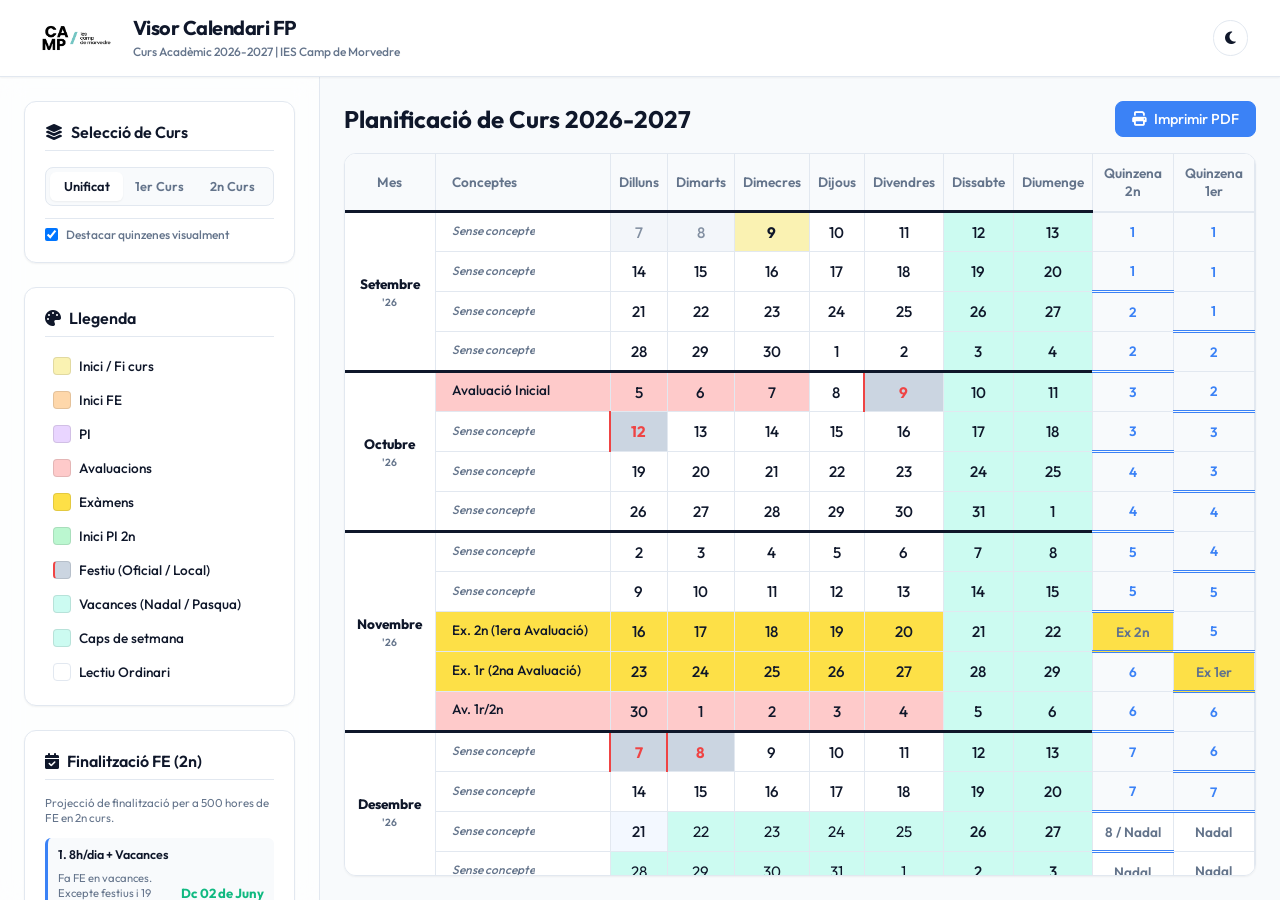
==== commit 4bfc48a9: "modificaciones en la FE" ====
--- a/public.html
+++ b/public.html
@@ -15,7 +15,7 @@
 </head>
 <body>
 
-  <div class="app-wrapper">
+
     <!-- Cabecera -->
     <header class="app-header">
       <div class="logo-area" style="display: flex; align-items: center; gap: 0.75rem;">
@@ -109,6 +109,28 @@
               <div class="legend-color color-lectiu"></div>
               <span>Lectiu Ordinari</span>
             </div>
+          </div>
+        </div>
+        
+        <!-- Opcions de Finalització FE -->
+        <div class="card">
+          <h3><i class="fa-solid fa-calendar-check"></i> Finalització FE (2n)</h3>
+          <div style="font-size: 0.72rem; color: var(--text-muted); margin-bottom: 0.75rem; line-height: 1.3;">
+            Projecció de finalització per a 500 hores de FE en 2n curs.
+          </div>
+          <div id="fe-options-list" style="display: flex; flex-direction: column;">
+            <!-- Se cargan dinámicamente -->
+          </div>
+        </div>
+        
+        <!-- Inici FE (1r) -->
+        <div class="card">
+          <h3><i class="fa-solid fa-business-time"></i> Inici FE (1r)</h3>
+          <div style="font-size: 0.72rem; color: var(--text-muted); margin-bottom: 0.75rem; line-height: 1.3;">
+            Projecció d'inici per a 100 hores de FE en 1r curs (fi abans del 16 de Juny).
+          </div>
+          <div id="fe-1r-options-list" style="display: flex; flex-direction: column;">
+            <!-- Se cargan dinámicamente -->
           </div>
         </div>
         
@@ -172,10 +194,7 @@
           </div>
         </div>
       </main>
-      
     </div>
-  </div>
-
   <!-- Modal de Edición de Quincenas de la Semana -->
   <div class="modal-overlay" id="edit-week-overlay">
     <div class="modal-content">
--- a/styles.css
+++ b/styles.css
@@ -87,6 +87,14 @@
   flex-direction: column;
 }
 
+@media (min-width: 993px) {
+  body {
+    height: 100vh;
+    max-height: 100vh;
+    overflow: hidden;
+  }
+}
+
 header {
   background: var(--bg-secondary);
   border-bottom: 1px solid var(--border-color);
@@ -967,7 +975,10 @@
   }
   
   table.calendar-table th, table.calendar-table td {
-    border: 1px solid #555555 !important;
+    border-bottom: 1.2px solid #000000 !important;
+    border-right: 1.2px solid #000000 !important;
+    border-left: 1.2px solid #000000 !important;
+    border-top: 1.2px solid #000000 !important;
     padding: 1px 2px !important;
     height: 10.5pt !important;
     line-height: 1.0 !important;
@@ -981,7 +992,7 @@
   }
 
   table.calendar-table tr.month-start-row td:not(.cell-month):not(.cell-quinzena) {
-    border-top: 3px solid #000000 !important;
+    border-top: 3.5px solid #000000 !important; /* Slightly thicker line to make it clearly stand out */
   }
   
   table.calendar-table td.cell-month {
@@ -1010,10 +1021,22 @@
   .cell-exams { background-color: #fde047 !important; }
   .cell-inici-pi { background-color: #bbf7d0 !important; }
   
+  /* Desactivar el sombreado de quincenas en la impresión para evitar recuadros con bordes extraños */
+  tr.fortnight-even-row td.cell-lectiu {
+    background-color: #ffffff !important;
+  }
+  
   .cell-quinzena {
     background-color: #ffffff !important;
     color: #555555 !important;
   }
+  
+  /* Permitir que las quincenas especiales se pinten en la impresión */
+  .cell-quinzena.cell-exams { background-color: #fde047 !important; }
+  .cell-quinzena.cell-quinzena-special { background-color: #fed7aa !important; }
+  .cell-quinzena.cell-pfc { background-color: #e9d5ff !important; }
+  .cell-quinzena.cell-avaluacions { background-color: #fecaca !important; }
+  .cell-quinzena.cell-vacances { background-color: #ccfbf1 !important; }
   
   /* Forzar corte de páginas limpio si es necesario */
   tr {
@@ -1073,3 +1096,72 @@
   .print-legend-color.color-weekend { background-color: #f0fdf4 !important; }
   .print-legend-color.color-lectiu { background-color: #ffffff !important; border: 1px solid #cccccc !important; }
 }
+
+/* Opcions de Finalització FE (2n) */
+.fe-option-item {
+  display: flex;
+  flex-direction: column;
+  gap: 0.25rem;
+  font-size: 0.78rem;
+  background-color: var(--bg-primary);
+  padding: 0.6rem;
+  border-radius: 0.375rem;
+  border-left: 3.5px solid var(--accent-color);
+  margin-bottom: 0.5rem;
+  transition: all 0.2s ease;
+}
+.fe-option-item:hover {
+  transform: translateX(3px);
+  box-shadow: var(--shadow-sm);
+}
+.fe-option-title {
+  font-weight: 600;
+  color: var(--text-main);
+  line-height: 1.35;
+}
+.fe-option-date-container {
+  display: flex;
+  justify-content: space-between;
+  align-items: center;
+  margin-top: 0.2rem;
+  gap: 0.5rem;
+}
+.fe-option-desc {
+  font-size: 0.7rem;
+  color: var(--text-muted);
+  line-height: 1.3;
+}
+.fe-option-date {
+  font-size: 0.82rem;
+  font-weight: 700;
+  color: #10b981;
+  white-space: nowrap;
+}
+[data-theme="dark"] .fe-option-date {
+  color: #34d399;
+}
+
+.fe-option-item.active {
+  border-left-color: #10b981 !important;
+  background-color: rgba(16, 185, 129, 0.08) !important;
+  box-shadow: var(--shadow-sm);
+}
+
+[data-theme="dark"] .fe-option-item.active {
+  background-color: rgba(52, 211, 153, 0.08) !important;
+}
+
+.highlight-fe-end {
+  outline: 3px solid #10b981 !important;
+  outline-offset: -3px;
+  animation: pulse-fe-end 2s infinite !important;
+  box-shadow: 0 0 12px rgba(16, 185, 129, 0.4) !important;
+  z-index: 5 !important;
+}
+
+@keyframes pulse-fe-end {
+  0% { outline-color: #10b981; }
+  50% { outline-color: #34d399; }
+  100% { outline-color: #10b981; }
+}
+
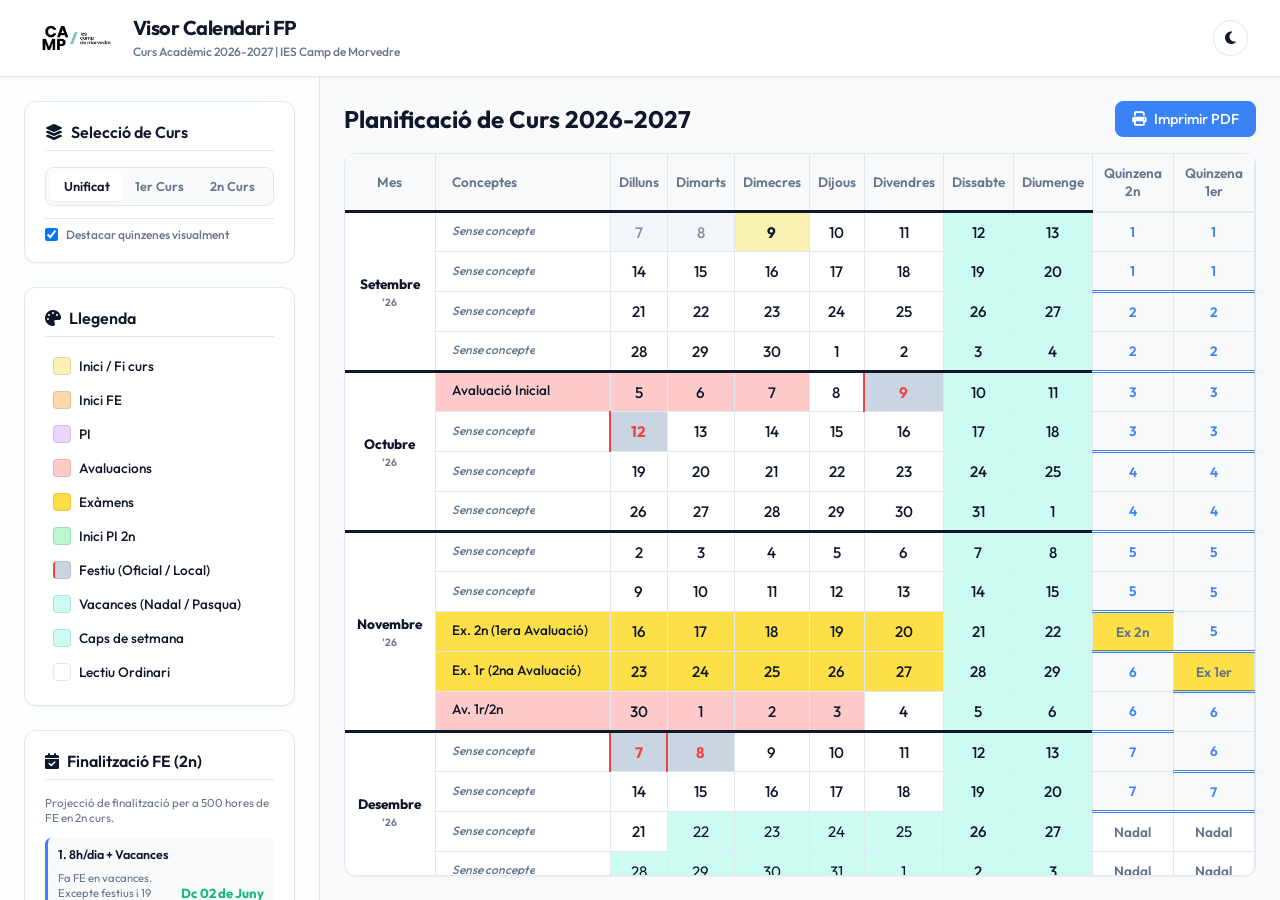
==== commit 7135ff00: "Cambios de quincenas" ====
--- a/public.html
+++ b/public.html
@@ -123,11 +123,11 @@
           </div>
         </div>
         
-        <!-- Inici FE (1r) -->
-        <div class="card">
-          <h3><i class="fa-solid fa-business-time"></i> Inici FE (1r)</h3>
+        <!-- Finalització FE (1r) -->
+        <div class="card">
+          <h3><i class="fa-solid fa-business-time"></i> Finalització FE (1r)</h3>
           <div style="font-size: 0.72rem; color: var(--text-muted); margin-bottom: 0.75rem; line-height: 1.3;">
-            Projecció d'inici per a 100 hores de FE en 1r curs (fi abans del 16 de Juny).
+            Projecció de finalització per a 100 hores de FE en 1r curs (començant el 26 de Maig).
           </div>
           <div id="fe-1r-options-list" style="display: flex; flex-direction: column;">
             <!-- Se cargan dinámicamente -->
